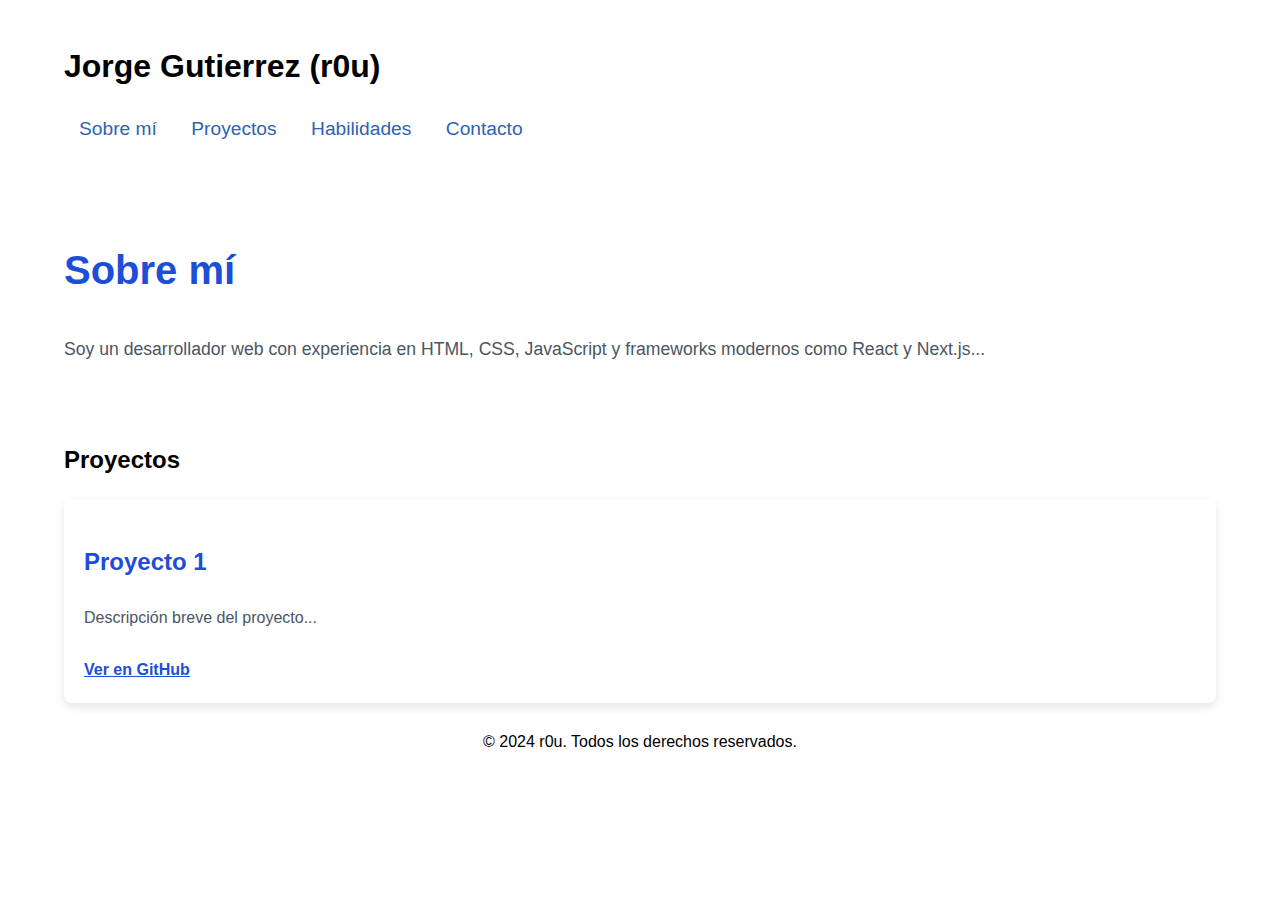
==== index.html @ a49f3320 "Frist_commit" ====
<!DOCTYPE html>
<html lang="es">

<head>
  <meta charset="UTF-8">
  <meta name="viewport" content="width=device-width, initial-scale=1.0">
  <title>Mi Portafolio</title>
  <link href="css/tailwind.css" rel="stylesheet"> <!-- Si usas Tailwind -->
  <link rel="stylesheet" href="css/styles.css"> <!-- Estilos personalizados -->
</head>

<body class="bg-gray-100 font-sans leading-relaxed">

  <!-- Header -->
  <header class="bg-blue-600 text-white p-6">
    <div class="container mx-auto flex justify-between items-center">
      <h1 class="text-3xl font-bold">Jorge Gutierrez (r0u)</h1>
      <nav>
        <a href="#about" class="px-4">Sobre mí</a>
        <a href="#projects" class="px-4">Proyectos</a>
        <a href="#skills" class="px-4">Habilidades</a>
        <a href="#contact" class="px-4">Contacto</a>
      </nav>
    </div>
  </header>

  <!-- Sobre mí -->
  <section id="about" class="py-16 bg-white">
    <div class="container mx-auto text-center">
      <h2 class="text-4xl font-semibold text-blue-600">Sobre mí</h2>
      <p class="mt-4 text-lg text-gray-700">Soy un desarrollador web con experiencia en HTML, CSS, JavaScript y frameworks modernos como React y Next.js...</p>
    </div>
  </section>

  <!-- Proyectos -->
  <section id="projects" class="py-16 bg-gray-50">
    <div class="container mx-auto text-center">
      <h2 class="text-4xl font-semibold text-blue-600">Proyectos</h2>
      <div class="grid grid-cols-1 md:grid-cols-2 lg:grid-cols-3 gap-8 mt-8">
        <div class="project-card">
          <h3 class="text-xl font-semibold text-blue-600">Proyecto 1</h3>
          <p class="mt-4 text-gray-700">Descripción breve del proyecto...</p>
          <a href="https://github.com/JG-ROU/proyecto1" target="_blank" class="text-blue-600 mt-4 inline-block">Ver en GitHub</a>
        </div>
        <!-- Otros proyectos... -->
      </div>
    </div>
  </section>

  <!-- Footer -->
  <footer class="bg-blue-600 text-white py-4 text-center">
    <p>&copy; 2024 r0u. Todos los derechos reservados.</p>
  </footer>

  <script src="js/main.js"></script> <!-- Si tienes JS adicional -->
</body>

</html>
---- css/styles.css ----
/* Estilos generales */
body {
    font-family: 'Arial', sans-serif;
    line-height: 1.6;
    margin: 0;
    padding: 0;
  }
  
  .container {
    width: 90%;
    max-width: 1200px;
    margin: 0 auto;
  }
  
  /* Header */
  header {
    padding: 20px 0;
  }
  
  header h1 {
    font-size: 2rem;
  }
  
  nav a {
    text-decoration: none;
    color: rgb(46, 99, 177);
    margin: 0 15px;
    font-size: 1.2rem;
  }
  
  nav a:hover {
    color: #ffcd02;
  }
  
  /* Sección Sobre mí */
  #about {
    padding: 40px 0;
    background-color: white;
  }
  
  #about h2 {
    font-size: 2.5rem;
    color: #1d4ed8;
  }
  
  #about p {
    font-size: 1.1rem;
    color: #4b5563;
  }
  
  /* Proyectos */
  .project-card {
    background-color: white;
    padding: 20px;
    border-radius: 8px;
    box-shadow: 0 4px 10px rgba(0, 0, 0, 0.1);
    transition: all 0.3s ease;
  }
  
  .project-card:hover {
    transform: translateY(-5px);
  }
  
  .project-card h3 {
    color: #1d4ed8;
    font-size: 1.5rem;
  }
  
  .project-card p {
    color: #4b5563;
    font-size: 1rem;
    margin-top: 10px;
  }
  
  .project-card a {
    color: #1d4ed8;
    font-weight: bold;
    margin-top: 10px;
    display: inline-block;
  }
  
  /* Habilidades */
  .skill-badge {
    background-color: #e0f2fe;
    color: #1d4ed8;
    padding: 10px 20px;
    border-radius: 50px;
    font-size: 1.1rem;
    margin: 5px;
  }
  
  .skill-badge:hover {
    background-color: #1d4ed8;
    color: white;
    cursor: pointer;
  }
  
  /* Footer */
  footer {
    text-align: center;
    padding: 10px;
  }
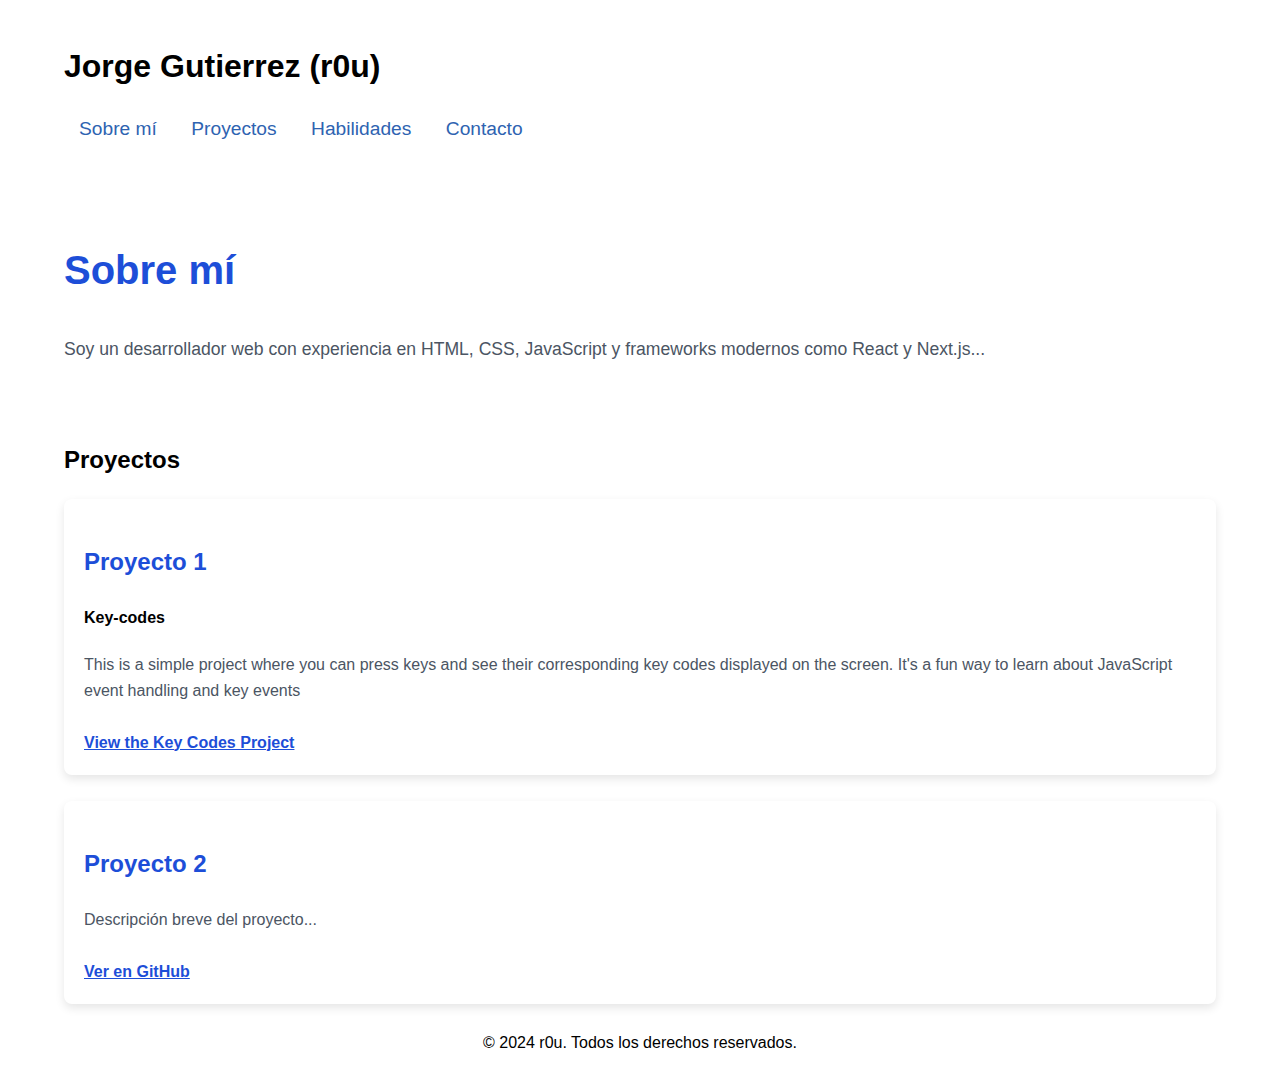
==== commit 133ced7c: "Add_project1" ====
--- a/index.html
+++ b/index.html
@@ -39,10 +39,17 @@
       <div class="grid grid-cols-1 md:grid-cols-2 lg:grid-cols-3 gap-8 mt-8">
         <div class="project-card">
           <h3 class="text-xl font-semibold text-blue-600">Proyecto 1</h3>
+          <h4>Key-codes</h4>
+          <p class="mt-4 text-gray-700">This is a simple project where you can press keys and see their corresponding key codes displayed on the screen. It's a fun way to learn about JavaScript event handling and key events</p>
+          <a href="/portfolio_r0u/projects/key-codes/index.html" target="_blank" class="text-blue-600 mt-4 inline-block">View the Key Codes Project</a>
+        </div>
+        <br>
+        <!-- Otros proyectos... -->
+        <div class="project-card">
+          <h3 class="text-xl font-semibold text-blue-600">Proyecto 2</h3>
           <p class="mt-4 text-gray-700">Descripción breve del proyecto...</p>
           <a href="https://github.com/JG-ROU/proyecto1" target="_blank" class="text-blue-600 mt-4 inline-block">Ver en GitHub</a>
         </div>
-        <!-- Otros proyectos... -->
       </div>
     </div>
   </section>
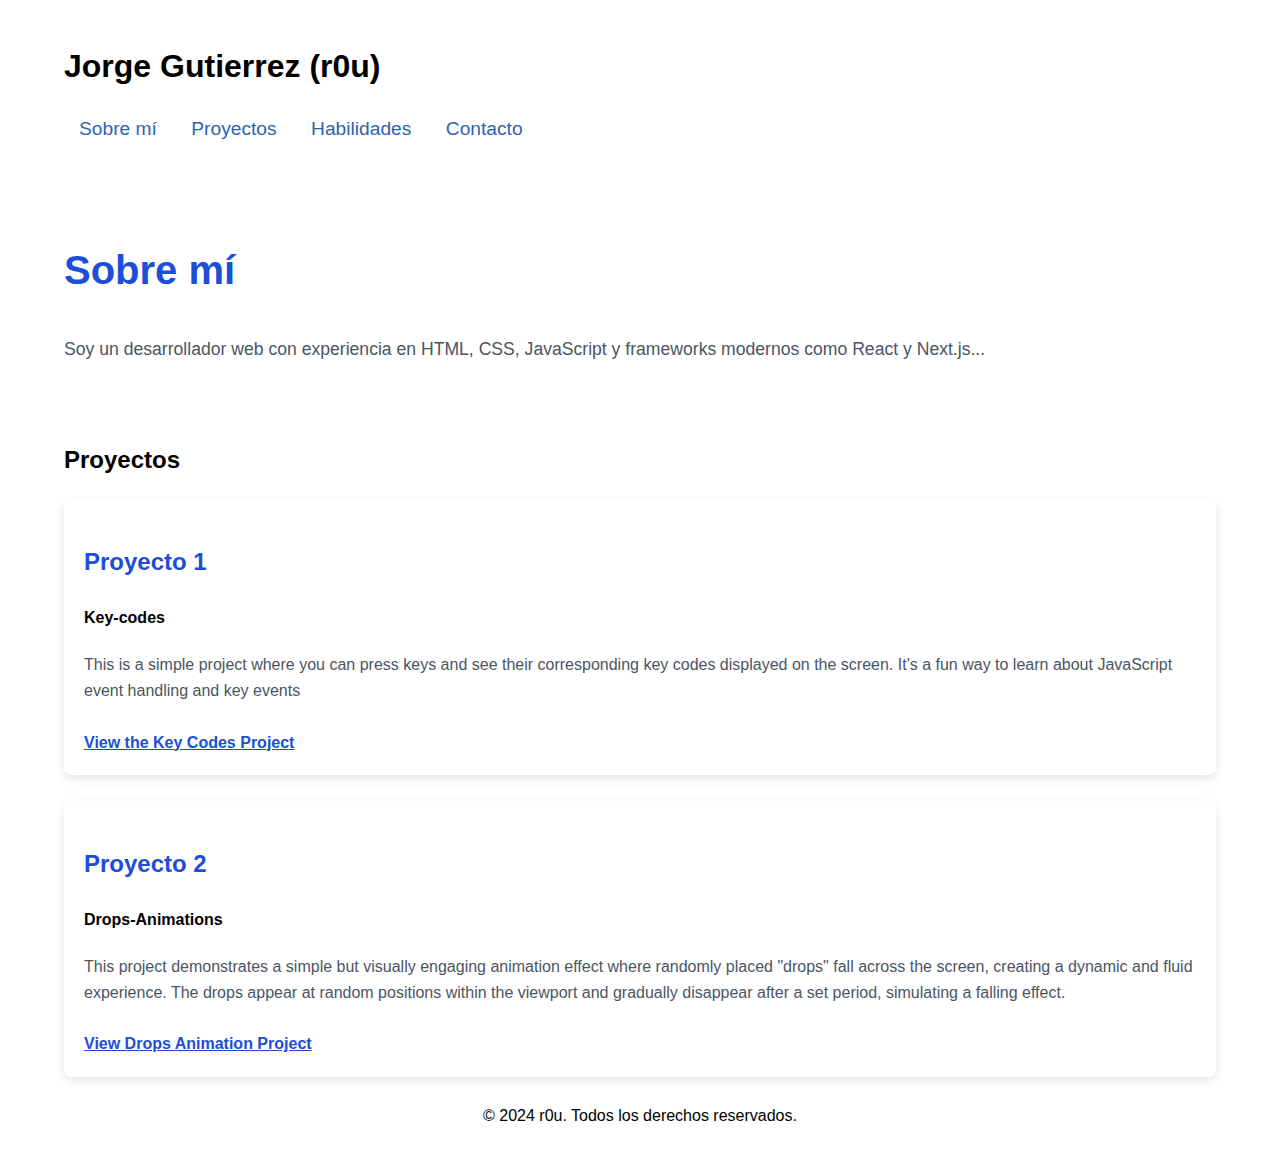
==== commit c9f03bbf: "Second_project" ====
--- a/index.html
+++ b/index.html
@@ -47,8 +47,9 @@
         <!-- Otros proyectos... -->
         <div class="project-card">
           <h3 class="text-xl font-semibold text-blue-600">Proyecto 2</h3>
-          <p class="mt-4 text-gray-700">Descripción breve del proyecto...</p>
-          <a href="https://github.com/JG-ROU/proyecto1" target="_blank" class="text-blue-600 mt-4 inline-block">Ver en GitHub</a>
+          <h4>Drops-Animations</h4>
+          <p class="mt-4 text-gray-700">This project demonstrates a simple but visually engaging animation effect where randomly placed "drops" fall across the screen, creating a dynamic and fluid experience. The drops appear at random positions within the viewport and gradually disappear after a set period, simulating a falling effect.</p>
+          <a href="/portfolio_r0u/projects/drops-animation/index.html" target="_blank" class="text-blue-600 mt-4 inline-block">View Drops Animation Project</a>
         </div>
       </div>
     </div>
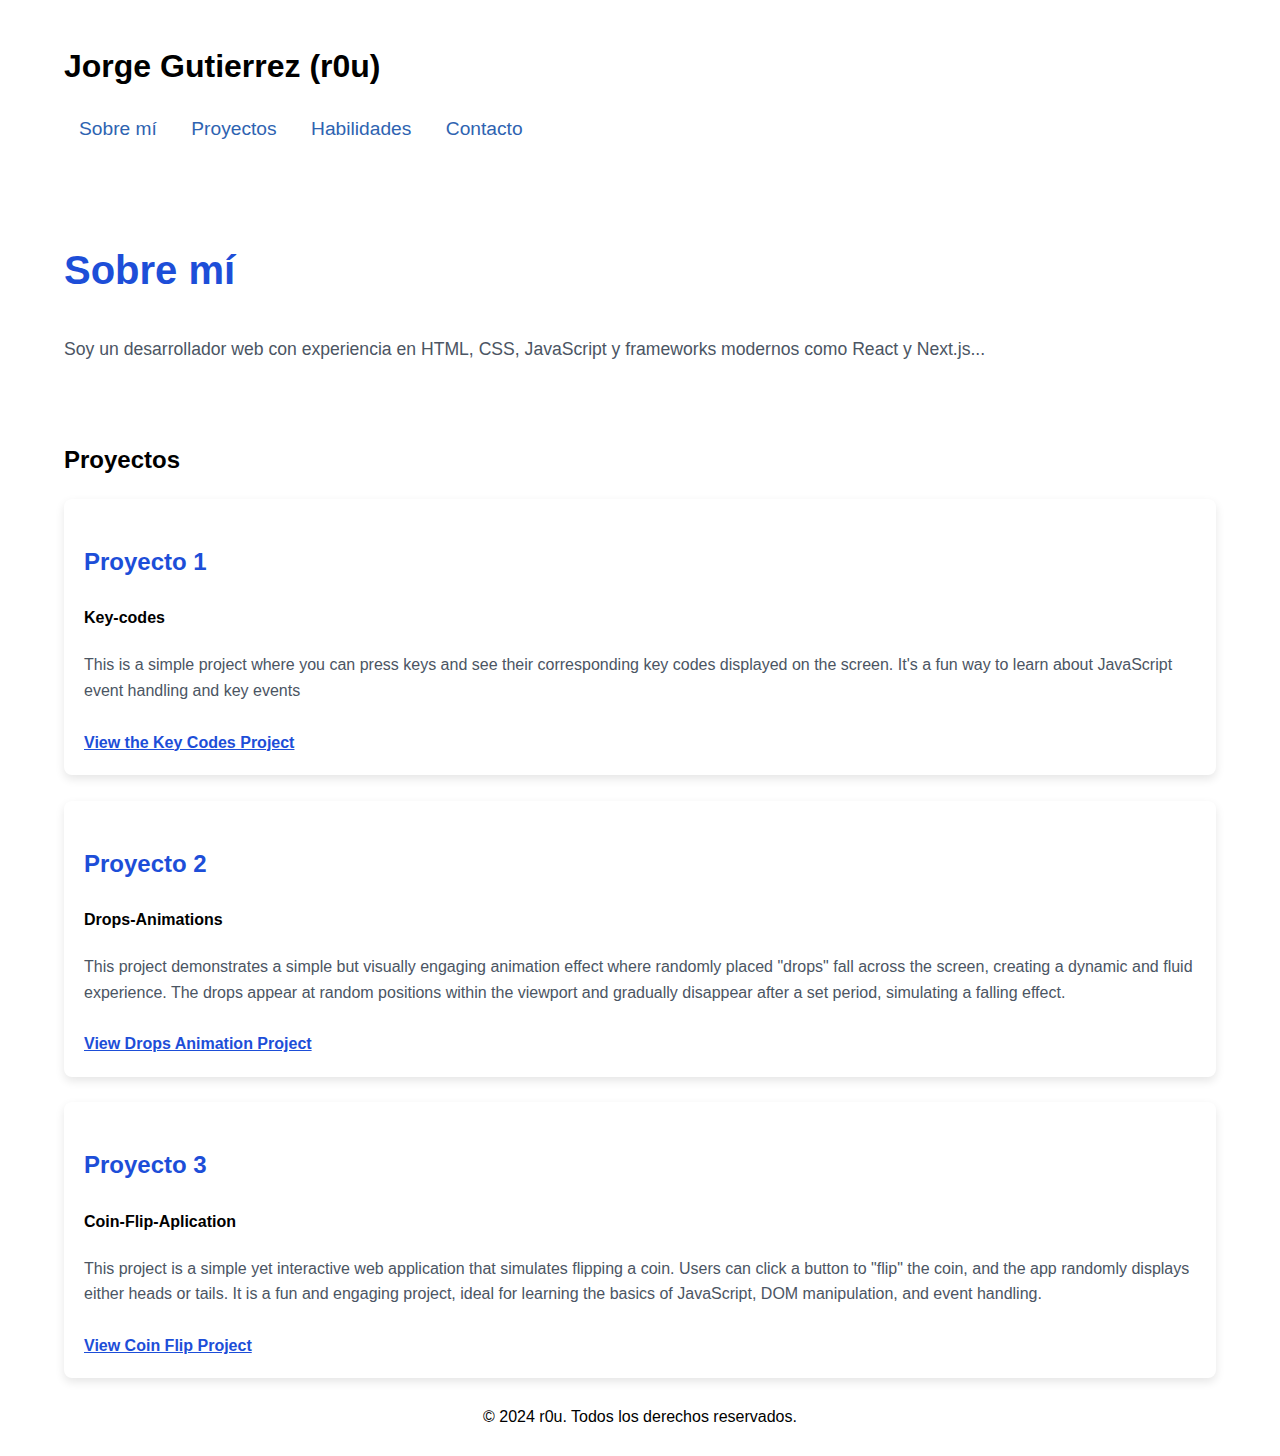
==== commit 8291f9f3: "Card_desc" ====
--- a/index.html
+++ b/index.html
@@ -51,6 +51,14 @@
           <p class="mt-4 text-gray-700">This project demonstrates a simple but visually engaging animation effect where randomly placed "drops" fall across the screen, creating a dynamic and fluid experience. The drops appear at random positions within the viewport and gradually disappear after a set period, simulating a falling effect.</p>
           <a href="/portfolio_r0u/projects/drops-animation/index.html" target="_blank" class="text-blue-600 mt-4 inline-block">View Drops Animation Project</a>
         </div>
+        <br>
+        <!-- Otros proyectos... -->
+        <div class="project-card">
+          <h3 class="text-xl font-semibold text-blue-600">Proyecto 3</h3>
+          <h4>Coin-Flip-Aplication</h4>
+          <p class="mt-4 text-gray-700">This project is a simple yet interactive web application that simulates flipping a coin. Users can click a button to "flip" the coin, and the app randomly displays either heads or tails. It is a fun and engaging project, ideal for learning the basics of JavaScript, DOM manipulation, and event handling.</p>
+          <a href="/portfolio_r0u/projects/flip-coin-w/index.html" target="_blank" class="text-blue-600 mt-4 inline-block">View Coin Flip Project</a>
+        </div>
       </div>
     </div>
   </section>
